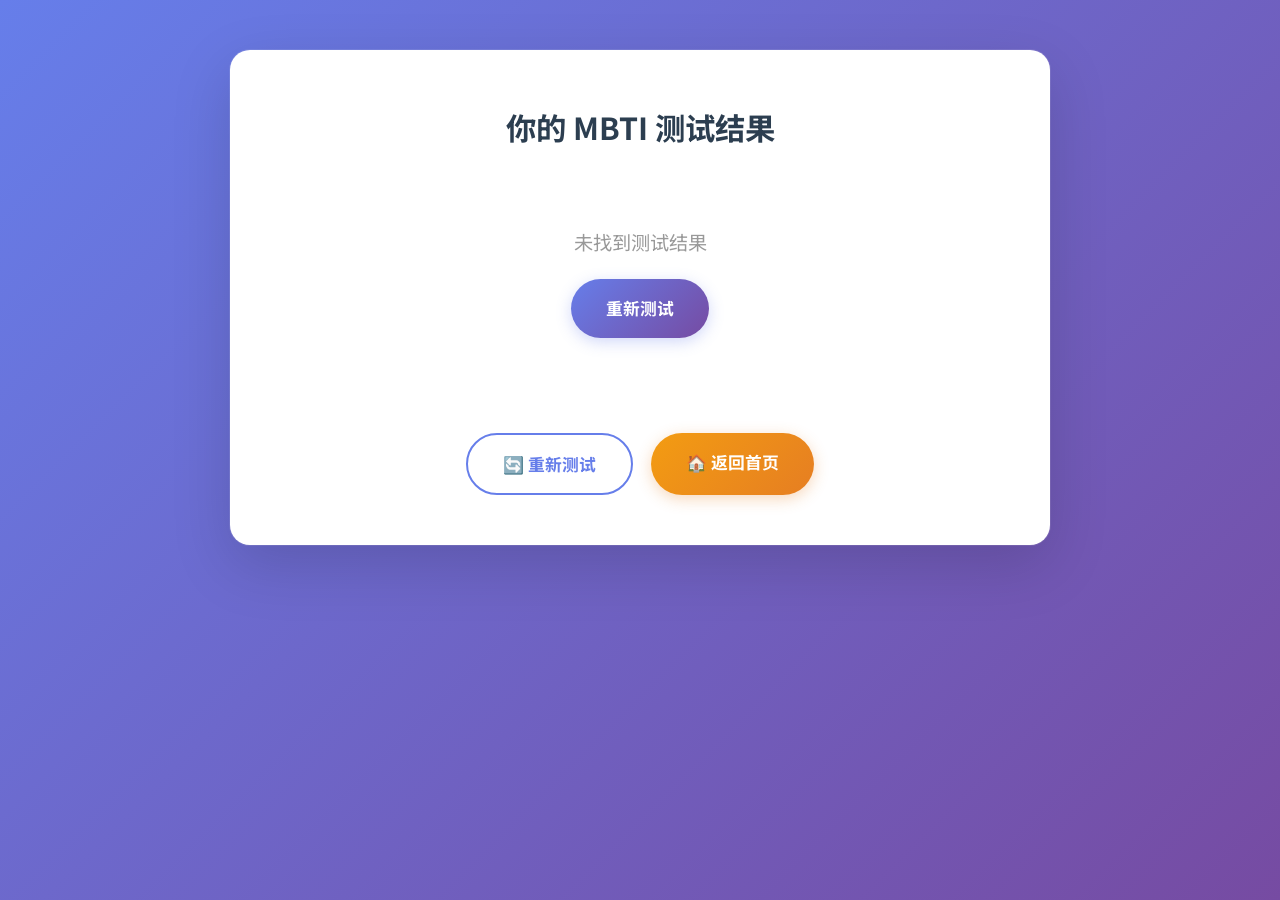
==== result.html @ 50ac89bc "UI overhaul: welcome page redesign, result page beautify, progress bars" ====
<!DOCTYPE html>
<html lang="zh-CN">
<head>
    <meta charset="UTF-8">
    <meta name="viewport" content="width=device-width, initial-scale=1.0">
    <title>MBTI 测试结果</title>
    <link rel="stylesheet" href="style.css">
</head>
<body>
    <div class="container result-container">
        <h1>你的 MBTI 测试结果</h1>

        <div id="result-content">
            <!-- 由 JS 动态渲染 -->
            <p style="text-align:center; color:#888; padding:40px;">正在计算你的性格类型...</p>
        </div>

        <div class="result-actions">
            <a href="test.html" class="button btn-secondary">🔄 重新测试</a>
            <a href="index.html" class="button btn-orange">🏠 返回首页</a>
        </div>
    </div>

    <script src="data.js"></script>
    <script src="result.js"></script>
</body>
</html>
---- style.css ----
/* ==========================================
   MBTI 性格测试 - 全局样式
   ========================================== */

/* 引入 Google Fonts */
@import url('https://fonts.googleapis.com/css2?family=Noto+Sans+SC:wght@300;400;500;700;900&display=swap');

* { box-sizing: border-box; margin: 0; padding: 0; }

body {
    font-family: 'Noto Sans SC', 'Segoe UI', Tahoma, sans-serif;
    line-height: 1.8;
    background: linear-gradient(135deg, #667eea 0%, #764ba2 100%);
    color: #333;
    min-height: 100vh;
    display: flex;
    justify-content: center;
    align-items: flex-start;
    padding: 30px 20px;
    background-attachment: fixed;
}

/* ===== 容器 ===== */
.container {
    background: #fff;
    padding: 50px 45px;
    border-radius: 20px;
    box-shadow: 0 20px 60px rgba(0,0,0,0.15), 0 0 0 1px rgba(255,255,255,0.1);
    max-width: 820px;
    width: 100%;
    text-align: center;
    margin: 20px auto;
    animation: fadeInUp 0.6s ease-out;
}

@keyframes fadeInUp {
    from { opacity: 0; transform: translateY(30px); }
    to   { opacity: 1; transform: translateY(0); }
}

/* ===== 欢迎页 ===== */
.welcome-hero {
    padding: 20px 0 10px;
}

.welcome-icon {
    font-size: 72px;
    margin-bottom: 15px;
    animation: pulse 2s ease-in-out infinite;
}

@keyframes pulse {
    0%, 100% { transform: scale(1); }
    50%      { transform: scale(1.08); }
}

.welcome-hero h1 {
    font-size: 2.4em;
    font-weight: 900;
    background: linear-gradient(135deg, #667eea, #764ba2);
    -webkit-background-clip: text;
    -webkit-text-fill-color: transparent;
    background-clip: text;
    margin-bottom: 12px;
}

.welcome-subtitle {
    font-size: 1.15em;
    color: #888;
    margin-bottom: 30px;
    line-height: 1.8;
}

.feature-grid {
    display: grid;
    grid-template-columns: repeat(3, 1fr);
    gap: 20px;
    margin: 30px 0;
    text-align: center;
}

.feature-card {
    background: linear-gradient(135deg, #f8f9ff, #f0f2ff);
    border-radius: 16px;
    padding: 30px 18px;
    transition: transform 0.3s ease, box-shadow 0.3s ease;
    border: 1px solid #e8ecff;
}

.feature-card:hover {
    transform: translateY(-5px);
    box-shadow: 0 12px 30px rgba(102, 126, 234, 0.15);
}

.feature-icon {
    font-size: 40px;
    margin-bottom: 12px;
    display: block;
}

.feature-card h3 {
    font-size: 1.05em;
    color: #444;
    font-weight: 700;
    margin-bottom: 6px;
}

.feature-card p {
    font-size: 0.88em;
    color: #888;
    line-height: 1.6;
}

.welcome-stats {
    display: flex;
    justify-content: center;
    gap: 40px;
    margin: 25px 0;
    flex-wrap: wrap;
}

.stat-item {
    text-align: center;
}

.stat-number {
    font-size: 2em;
    font-weight: 900;
    color: #667eea;
}

.stat-label {
    font-size: 0.85em;
    color: #999;
    margin-top: 2px;
}

.start-btn {
    display: inline-block;
    background: linear-gradient(135deg, #667eea 0%, #764ba2 100%);
    color: #fff;
    padding: 16px 50px;
    border-radius: 50px;
    text-decoration: none;
    font-weight: 700;
    font-size: 1.2em;
    letter-spacing: 1px;
    transition: all 0.3s ease;
    box-shadow: 0 8px 25px rgba(102, 126, 234, 0.4);
    margin-top: 25px;
    border: none;
    cursor: pointer;
}

.start-btn:hover {
    transform: translateY(-3px);
    box-shadow: 0 14px 35px rgba(102, 126, 234, 0.5);
}

.start-btn:active {
    transform: translateY(0);
}

/* ===== 通用按钮 ===== */
.button {
    display: inline-block;
    background: linear-gradient(135deg, #667eea, #764ba2);
    color: #fff;
    padding: 14px 35px;
    border-radius: 50px;
    text-decoration: none;
    font-weight: 700;
    font-size: 1.05em;
    transition: all 0.3s ease;
    margin-top: 20px;
    border: none;
    cursor: pointer;
    box-shadow: 0 4px 15px rgba(102, 126, 234, 0.3);
}

.button:hover {
    transform: translateY(-2px);
    box-shadow: 0 8px 25px rgba(102, 126, 234, 0.4);
}

.button:active {
    transform: translateY(0);
}

/* ===== 标题 ===== */
h1 {
    color: #2c3e50;
    margin-bottom: 20px;
    font-size: 2em;
    font-weight: 700;
}

h2 {
    color: #34495e;
    margin: 25px 0 15px;
    font-size: 1.6em;
    font-weight: 700;
}

h3 {
    color: #444;
    margin: 20px 0 10px;
    font-size: 1.25em;
    font-weight: 600;
}

h4 {
    color: #555;
    font-size: 1.05em;
    font-weight: 600;
    margin-bottom: 8px;
}

/* ===== 测试页 ===== */
.progress {
    font-size: 1.05em;
    color: #888;
    margin-bottom: 25px;
}

.progress-bar-outer {
    background: #e9ecef;
    border-radius: 10px;
    height: 8px;
    margin: 15px 0 30px;
    overflow: hidden;
}

.progress-bar-inner {
    height: 100%;
    background: linear-gradient(90deg, #667eea, #764ba2);
    border-radius: 10px;
    transition: width 0.4s ease;
}

.question-card {
    background: #fafbff;
    border: 1px solid #e8ecff;
    border-radius: 16px;
    padding: 30px;
    margin-bottom: 22px;
    text-align: left;
    box-shadow: 0 3px 15px rgba(0,0,0,0.04);
    transition: all 0.3s ease;
}

.question-card:hover {
    border-color: #c5cdff;
    box-shadow: 0 6px 20px rgba(102, 126, 234, 0.08);
}

.question-card h2 {
    font-size: 1.2em;
    color: #444;
    margin-top: 0;
    margin-bottom: 20px;
    font-weight: 600;
}

.options label {
    display: flex;
    align-items: center;
    background: #fff;
    border: 2px solid #e8ecff;
    border-radius: 12px;
    padding: 16px 20px;
    margin-bottom: 10px;
    cursor: pointer;
    transition: all 0.25s ease;
    font-size: 1.05em;
    color: #555;
}

.options label:hover {
    background: #f0f2ff;
    border-color: #667eea;
}

.options input[type="radio"] {
    margin-right: 14px;
    transform: scale(1.3);
    accent-color: #667eea;
}

.options input[type="radio"]:checked + * {
    color: #667eea;
    font-weight: 600;
}

.navigation-buttons {
    margin-top: 30px;
    display: flex;
    justify-content: center;
    gap: 20px;
    flex-wrap: wrap;
}

.navigation-buttons .button {
    margin-top: 0;
}

/* ===== 结果页 ===== */
.result-container {
    text-align: left;
}

.result-container h1 {
    text-align: center;
    color: #2c3e50;
    font-size: 1.9em;
    margin-bottom: 30px;
}

/* 类型徽章 */
.mbti-badge {
    text-align: center;
    margin: 20px 0 30px;
}

.mbti-type-code {
    display: inline-block;
    font-size: 3.5em;
    font-weight: 900;
    letter-spacing: 8px;
    color: #fff;
    background: linear-gradient(135deg, #667eea, #764ba2);
    padding: 15px 35px;
    border-radius: 20px;
    box-shadow: 0 10px 30px rgba(102, 126, 234, 0.3);
    margin-bottom: 10px;
}

.mbti-type-name {
    font-size: 1.4em;
    color: #555;
    font-weight: 500;
    margin-top: 8px;
}

/* 维度条 */
.dimension-bars {
    margin: 25px 0;
}

.dim-item {
    margin-bottom: 16px;
}

.dim-label {
    display: flex;
    justify-content: space-between;
    font-size: 0.95em;
    font-weight: 600;
    margin-bottom: 5px;
    color: #555;
}

.dim-label .left  { color: #667eea; }
.dim-label .right { color: #764ba2; }

.dim-track {
    background: #f0f0f0;
    border-radius: 8px;
    height: 22px;
    overflow: hidden;
    position: relative;
}

.dim-fill {
    height: 100%;
    border-radius: 8px;
    transition: width 0.6s ease;
    background: linear-gradient(90deg, #667eea, #764ba2);
    position: relative;
}

.dim-fill::after {
    content: attr(data-pct);
    position: absolute;
    right: 8px;
    top: 50%;
    transform: translateY(-50%);
    font-size: 0.75em;
    font-weight: 700;
    color: #fff;
}

/* 内容区块 */
.section {
    background: #fafbff;
    border: 1px solid #e8ecff;
    border-radius: 16px;
    padding: 28px 30px;
    margin-top: 22px;
    box-shadow: 0 3px 15px rgba(0,0,0,0.03);
    transition: box-shadow 0.3s ease;
}

.section:hover {
    box-shadow: 0 6px 25px rgba(102, 126, 234, 0.08);
}

.section h3 {
    color: #667eea;
    margin-top: 0;
    font-size: 1.2em;
    font-weight: 700;
    padding-bottom: 12px;
    border-bottom: 2px solid #e8ecff;
    margin-bottom: 18px;
}

.section ul {
    list-style: none;
    padding-left: 0;
    margin-bottom: 12px;
}

.section ul li {
    padding: 6px 0 6px 22px;
    position: relative;
    color: #555;
    font-size: 1em;
}

.section ul li::before {
    content: '▸';
    position: absolute;
    left: 0;
    color: #667eea;
    font-weight: 700;
}

.section p {
    margin-bottom: 12px;
    color: #555;
    text-align: justify;
    line-height: 1.9;
}

/* 优缺点网格 */
.pros-cons-grid {
    display: grid;
    grid-template-columns: 1fr 1fr;
    gap: 20px;
    margin-top: 8px;
}

.pros-box, .cons-box {
    padding: 22px;
    border-radius: 14px;
}

.pros-box {
    background: linear-gradient(135deg, #e8f5e9, #c8e6c9);
    border: 1px solid #a5d6a7;
}

.cons-box {
    background: linear-gradient(135deg, #fce4ec, #f8bbd0);
    border: 1px solid #ef9a9a;
}

.pros-box h4 {
    color: #2e7d32;
    font-size: 1.05em;
    margin-bottom: 12px;
}

.cons-box h4 {
    color: #c62828;
    font-size: 1.05em;
    margin-bottom: 12px;
}

.pros-box ul, .cons-box ul {
    list-style: none;
    padding-left: 0;
}

.pros-box ul li {
    padding: 5px 0 5px 18px;
    position: relative;
    color: #444;
}

.pros-box ul li::before {
    content: '✓';
    position: absolute;
    left: 0;
    color: #43a047;
    font-weight: 700;
}

.cons-box ul li {
    padding: 5px 0 5px 18px;
    position: relative;
    color: #444;
}

.cons-box ul li::before {
    content: '✗';
    position: absolute;
    left: 0;
    color: #e53935;
    font-weight: 700;
}

/* 关系卡片 */
.relation-cards {
    display: grid;
    grid-template-columns: 1fr 1fr;
    gap: 16px;
    margin-top: 8px;
}

.relation-card {
    padding: 18px;
    border-radius: 12px;
    text-align: center;
}

.relation-card.friendship {
    background: #e3f2fd;
    border: 1px solid #90caf9;
}

.relation-card.love {
    background: #fce4ec;
    border: 1px solid #f48fb1;
}

.relation-card .rel-icon {
    font-size: 28px;
    margin-bottom: 6px;
}

.relation-card h4 {
    font-size: 0.95em;
    font-weight: 700;
    margin-bottom: 6px;
}

.relation-card.friendship h4 { color: #1565c0; }
.relation-card.love h4       { color: #c62828; }

.relation-card p {
    font-size: 0.9em;
    color: #666;
    text-align: center !important;
    line-height: 1.7;
}

/* 底部按钮区 */
.result-actions {
    text-align: center;
    margin-top: 35px;
    display: flex;
    justify-content: center;
    gap: 18px;
    flex-wrap: wrap;
}

.btn-secondary {
    background: #fff;
    color: #667eea;
    border: 2px solid #667eea;
    box-shadow: none;
}

.btn-secondary:hover {
    background: #f0f2ff;
    box-shadow: 0 4px 15px rgba(102, 126, 234, 0.15);
}

.btn-orange {
    background: linear-gradient(135deg, #f39c12, #e67e22);
    box-shadow: 0 4px 15px rgba(230, 126, 34, 0.3);
}

.btn-orange:hover {
    box-shadow: 0 8px 25px rgba(230, 126, 34, 0.4);
}

/* ===== 提示信息 ===== */
.disclaimer {
    text-align: center;
    color: #bbb;
    font-size: 0.82em;
    margin-top: 35px;
    padding-top: 20px;
    border-top: 1px solid #f0f0f0;
}

/* ===== Footer ===== */
.site-footer {
    text-align: center;
    color: rgba(255,255,255,0.7);
    font-size: 0.82em;
    padding: 20px 0 5px;
}

.site-footer a {
    color: rgba(255,255,255,0.9);
    text-decoration: underline;
}

/* ===== 响应式 ===== */
@media (max-width: 768px) {
    .container { padding: 30px 22px; }
    .feature-grid { grid-template-columns: 1fr; }
    .pros-cons-grid, .relation-cards { grid-template-columns: 1fr; }
    .welcome-stats { gap: 25px; }
    .mbti-type-code { font-size: 2.5em; padding: 12px 25px; letter-spacing: 5px; }
    h1 { font-size: 1.6em; }
    .welcome-hero h1 { font-size: 1.8em; }
    .welcome-icon { font-size: 55px; }
    .question-card { padding: 22px; }
    .options label { padding: 13px 15px; font-size: 1em; }
}

@media (max-width: 480px) {
    .container { padding: 22px 15px; }
    h1 { font-size: 1.4em; }
    .mbti-type-code { font-size: 2em; letter-spacing: 4px; padding: 10px 20px; }
    .welcome-hero h1 { font-size: 1.5em; }
    .welcome-icon { font-size: 45px; }
    .start-btn { padding: 14px 35px; font-size: 1.05em; }
    .section { padding: 20px; }
}
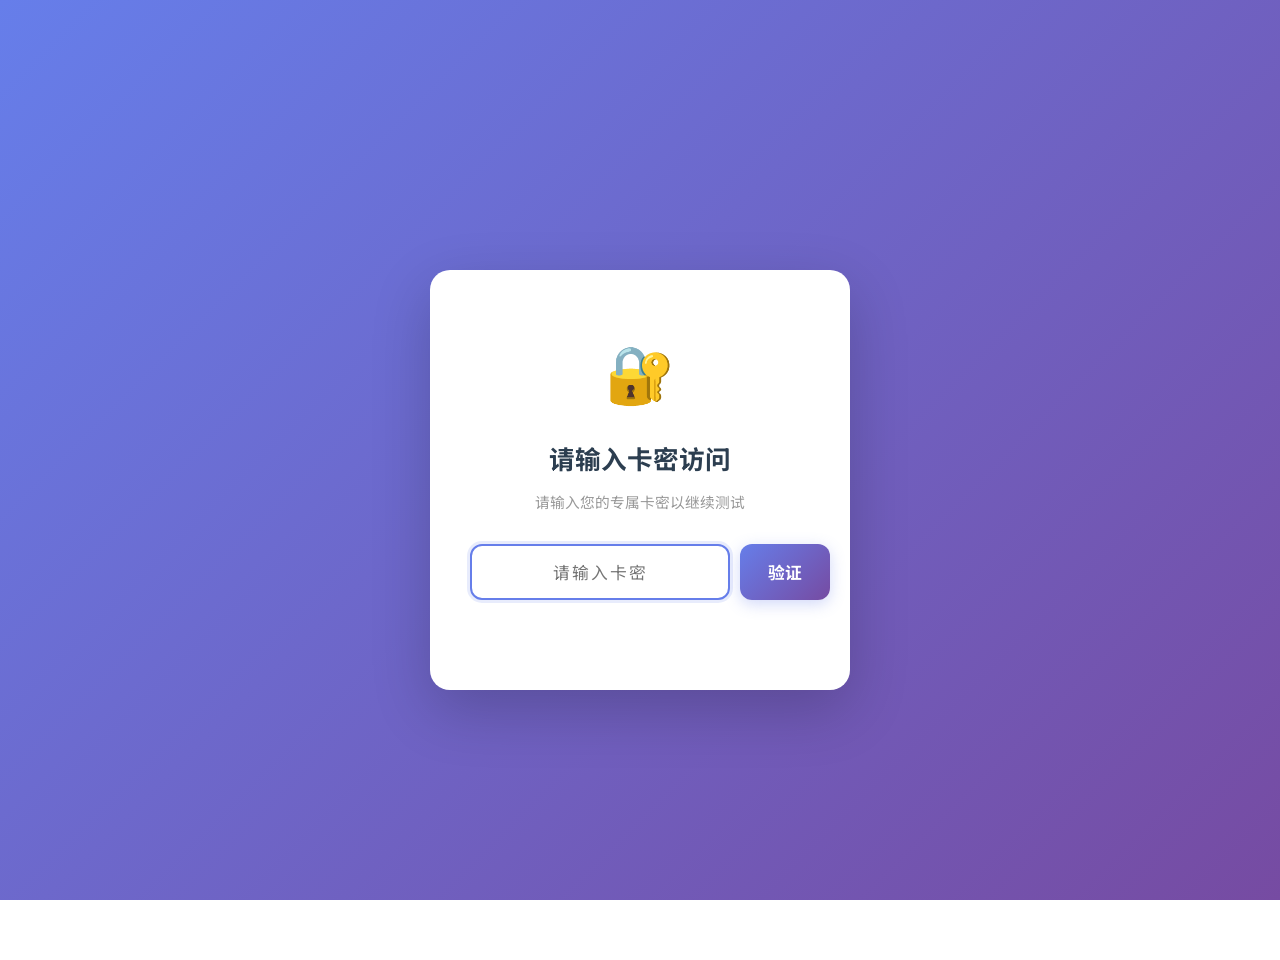
==== commit f70a958b: "移动端全面适配+卡密验证门禁(stk347)" ====
--- a/result.html
+++ b/result.html
@@ -2,9 +2,15 @@
 <html lang="zh-CN">
 <head>
     <meta charset="UTF-8">
-    <meta name="viewport" content="width=device-width, initial-scale=1.0">
+    <meta name="viewport" content="width=device-width, initial-scale=1.0, maximum-scale=1.0, user-scalable=no">
     <title>MBTI 测试结果</title>
     <link rel="stylesheet" href="style.css">
+    <script>
+        // 门禁检查
+        if (sessionStorage.getItem('mbti_verified') !== 'true') {
+            window.location.replace('index.html');
+        }
+    </script>
 </head>
 <body>
     <div class="container result-container">
--- a/style.css
+++ b/style.css
@@ -1,23 +1,24 @@
 /* ==========================================
-   MBTI 性格测试 - 全局样式
+   MBTI 性格测试 - 全局样式 (移动优先优化版)
    ========================================== */
 
-/* 引入 Google Fonts */
 @import url('https://fonts.googleapis.com/css2?family=Noto+Sans+SC:wght@300;400;500;700;900&display=swap');
 
 * { box-sizing: border-box; margin: 0; padding: 0; }
 
 body {
-    font-family: 'Noto Sans SC', 'Segoe UI', Tahoma, sans-serif;
+    font-family: 'Noto Sans SC', 'PingFang SC', 'Microsoft YaHei', sans-serif;
     line-height: 1.8;
     background: linear-gradient(135deg, #667eea 0%, #764ba2 100%);
     color: #333;
     min-height: 100vh;
     display: flex;
     justify-content: center;
-    align-items: flex-start;
+    align-items: center;
     padding: 30px 20px;
     background-attachment: fixed;
+    /* 移动端性能优化：禁用 MacOS 上可能的 overscroll 弹性 */
+    overscroll-behavior: none;
 }
 
 /* ===== 容器 ===== */
@@ -38,6 +39,121 @@
     to   { opacity: 1; transform: translateY(0); }
 }
 
+/* ==========================================
+   卡密验证门禁
+   ========================================== */
+.gate-overlay {
+    display: flex;
+    justify-content: center;
+    align-items: center;
+    min-height: 100vh;
+    width: 100%;
+    padding: 20px;
+}
+
+.gate-box {
+    background: #fff;
+    border-radius: 20px;
+    box-shadow: 0 20px 60px rgba(0,0,0,0.2);
+    padding: 50px 40px;
+    max-width: 420px;
+    width: 100%;
+    text-align: center;
+    animation: fadeInUp 0.5s ease-out;
+}
+
+.gate-icon {
+    font-size: 56px;
+    margin-bottom: 15px;
+    animation: pulse 2s ease-in-out infinite;
+}
+
+@keyframes pulse {
+    0%, 100% { transform: scale(1); }
+    50%      { transform: scale(1.06); }
+}
+
+.gate-box h1 {
+    font-size: 1.6em;
+    font-weight: 700;
+    color: #2c3e50;
+    margin-bottom: 8px;
+}
+
+.gate-subtitle {
+    font-size: 0.92em;
+    color: #999;
+    margin-bottom: 28px;
+}
+
+.gate-input-group {
+    display: flex;
+    gap: 10px;
+    margin-bottom: 16px;
+}
+
+.gate-input {
+    flex: 1;
+    padding: 14px 18px;
+    border: 2px solid #e0e0e0;
+    border-radius: 12px;
+    font-size: 1.05em;
+    font-family: inherit;
+    text-align: center;
+    letter-spacing: 2px;
+    outline: none;
+    transition: border-color 0.3s ease, box-shadow 0.3s ease;
+    -webkit-appearance: none;
+    appearance: none;
+}
+
+.gate-input:focus {
+    border-color: #667eea;
+    box-shadow: 0 0 0 3px rgba(102, 126, 234, 0.15);
+}
+
+.gate-submit {
+    padding: 14px 28px;
+    background: linear-gradient(135deg, #667eea, #764ba2);
+    color: #fff;
+    border: none;
+    border-radius: 12px;
+    font-size: 1.05em;
+    font-weight: 700;
+    font-family: inherit;
+    cursor: pointer;
+    transition: all 0.3s ease;
+    white-space: nowrap;
+    box-shadow: 0 4px 15px rgba(102, 126, 234, 0.3);
+}
+
+.gate-submit:hover {
+    transform: translateY(-2px);
+    box-shadow: 0 8px 25px rgba(102, 126, 234, 0.4);
+}
+
+.gate-submit:active {
+    transform: translateY(0);
+}
+
+.gate-error {
+    min-height: 22px;
+    font-size: 0.85em;
+    color: #e53935;
+    margin-top: 4px;
+    opacity: 0;
+    transition: opacity 0.3s ease;
+}
+
+.gate-error.visible {
+    opacity: 1;
+}
+
+/* 主内容初始隐藏 */
+#main-content { display: none; }
+body.gate-unlocked #main-content { display: block; }
+body.gate-unlocked .gate-overlay { display: none; }
+
 /* ===== 欢迎页 ===== */
 .welcome-hero {
     padding: 20px 0 10px;
@@ -47,11 +163,6 @@
     font-size: 72px;
     margin-bottom: 15px;
     animation: pulse 2s ease-in-out infinite;
-}
-
-@keyframes pulse {
-    0%, 100% { transform: scale(1); }
-    50%      { transform: scale(1.08); }
 }
 
 .welcome-hero h1 {
@@ -119,9 +230,7 @@
     flex-wrap: wrap;
 }
 
-.stat-item {
-    text-align: center;
-}
+.stat-item { text-align: center; }
 
 .stat-number {
     font-size: 2em;
@@ -152,14 +261,8 @@
     cursor: pointer;
 }
 
-.start-btn:hover {
-    transform: translateY(-3px);
-    box-shadow: 0 14px 35px rgba(102, 126, 234, 0.5);
-}
-
-.start-btn:active {
-    transform: translateY(0);
-}
+.start-btn:hover { transform: translateY(-3px); box-shadow: 0 14px 35px rgba(102,126,234,0.5); }
+.start-btn:active { transform: translateY(0); }
 
 /* ===== 通用按钮 ===== */
 .button {
@@ -176,45 +279,19 @@
     border: none;
     cursor: pointer;
     box-shadow: 0 4px 15px rgba(102, 126, 234, 0.3);
-}
-
-.button:hover {
-    transform: translateY(-2px);
-    box-shadow: 0 8px 25px rgba(102, 126, 234, 0.4);
-}
-
-.button:active {
-    transform: translateY(0);
-}
+    /* 移动端触摸优化 */
+    -webkit-tap-highlight-color: transparent;
+    touch-action: manipulation;
+}
+
+.button:hover { transform: translateY(-2px); box-shadow: 0 8px 25px rgba(102,126,234,0.4); }
+.button:active { transform: translateY(0); }
 
 /* ===== 标题 ===== */
-h1 {
-    color: #2c3e50;
-    margin-bottom: 20px;
-    font-size: 2em;
-    font-weight: 700;
-}
-
-h2 {
-    color: #34495e;
-    margin: 25px 0 15px;
-    font-size: 1.6em;
-    font-weight: 700;
-}
-
-h3 {
-    color: #444;
-    margin: 20px 0 10px;
-    font-size: 1.25em;
-    font-weight: 600;
-}
-
-h4 {
-    color: #555;
-    font-size: 1.05em;
-    font-weight: 600;
-    margin-bottom: 8px;
-}
+h1 { color: #2c3e50; margin-bottom: 20px; font-size: 2em; font-weight: 700; }
+h2 { color: #34495e; margin: 25px 0 15px; font-size: 1.6em; font-weight: 700; }
+h3 { color: #444; margin: 20px 0 10px; font-size: 1.25em; font-weight: 600; }
+h4 { color: #555; font-size: 1.05em; font-weight: 600; margin-bottom: 8px; }
 
 /* ===== 测试页 ===== */
 .progress {
@@ -249,10 +326,7 @@
     transition: all 0.3s ease;
 }
 
-.question-card:hover {
-    border-color: #c5cdff;
-    box-shadow: 0 6px 20px rgba(102, 126, 234, 0.08);
-}
+.question-card:hover { border-color: #c5cdff; box-shadow: 0 6px 20px rgba(102,126,234,0.08); }
 
 .question-card h2 {
     font-size: 1.2em;
@@ -274,9 +348,12 @@
     transition: all 0.25s ease;
     font-size: 1.05em;
     color: #555;
-}
-
-.options label:hover {
+    -webkit-tap-highlight-color: transparent;
+    touch-action: manipulation;
+    min-height: 54px;
+}
+
+.options label:hover, .options label:active {
     background: #f0f2ff;
     border-color: #667eea;
 }
@@ -285,11 +362,7 @@
     margin-right: 14px;
     transform: scale(1.3);
     accent-color: #667eea;
-}
-
-.options input[type="radio"]:checked + * {
-    color: #667eea;
-    font-weight: 600;
+    min-width: 18px;
 }
 
 .navigation-buttons {
@@ -300,27 +373,13 @@
     flex-wrap: wrap;
 }
 
-.navigation-buttons .button {
-    margin-top: 0;
-}
+.navigation-buttons .button { margin-top: 0; }
 
 /* ===== 结果页 ===== */
-.result-container {
-    text-align: left;
-}
-
-.result-container h1 {
-    text-align: center;
-    color: #2c3e50;
-    font-size: 1.9em;
-    margin-bottom: 30px;
-}
-
-/* 类型徽章 */
-.mbti-badge {
-    text-align: center;
-    margin: 20px 0 30px;
-}
+.result-container { text-align: left; }
+.result-container h1 { text-align: center; color: #2c3e50; font-size: 1.9em; margin-bottom: 30px; }
+
+.mbti-badge { text-align: center; margin: 20px 0 30px; }
 
 .mbti-type-code {
     display: inline-block;
@@ -335,21 +394,10 @@
     margin-bottom: 10px;
 }
 
-.mbti-type-name {
-    font-size: 1.4em;
-    color: #555;
-    font-weight: 500;
-    margin-top: 8px;
-}
-
-/* 维度条 */
-.dimension-bars {
-    margin: 25px 0;
-}
-
-.dim-item {
-    margin-bottom: 16px;
-}
+.mbti-type-name { font-size: 1.4em; color: #555; font-weight: 500; margin-top: 8px; }
+
+.dimension-bars { margin: 25px 0; }
+.dim-item { margin-bottom: 16px; }
 
 .dim-label {
     display: flex;
@@ -358,6 +406,8 @@
     font-weight: 600;
     margin-bottom: 5px;
     color: #555;
+    flex-wrap: wrap;
+    gap: 4px;
 }
 
 .dim-label .left  { color: #667eea; }
@@ -401,9 +451,7 @@
     transition: box-shadow 0.3s ease;
 }
 
-.section:hover {
-    box-shadow: 0 6px 25px rgba(102, 126, 234, 0.08);
-}
+.section:hover { box-shadow: 0 6px 25px rgba(102,126,234,0.08); }
 
 .section h3 {
     color: #667eea;
@@ -415,11 +463,7 @@
     margin-bottom: 18px;
 }
 
-.section ul {
-    list-style: none;
-    padding-left: 0;
-    margin-bottom: 12px;
-}
+.section ul { list-style: none; padding-left: 0; margin-bottom: 12px; }
 
 .section ul li {
     padding: 6px 0 6px 22px;
@@ -429,21 +473,15 @@
 }
 
 .section ul li::before {
-    content: '▸';
-    position: absolute;
-    left: 0;
-    color: #667eea;
-    font-weight: 700;
+    content: '▸'; position: absolute;
+    left: 0; color: #667eea; font-weight: 700;
 }
 
 .section p {
-    margin-bottom: 12px;
-    color: #555;
-    text-align: justify;
-    line-height: 1.9;
-}
-
-/* 优缺点网格 */
+    margin-bottom: 12px; color: #555;
+    text-align: justify; line-height: 1.9;
+}
+
 .pros-cons-grid {
     display: grid;
     grid-template-columns: 1fr 1fr;
@@ -451,112 +489,28 @@
     margin-top: 8px;
 }
 
-.pros-box, .cons-box {
-    padding: 22px;
-    border-radius: 14px;
-}
-
-.pros-box {
-    background: linear-gradient(135deg, #e8f5e9, #c8e6c9);
-    border: 1px solid #a5d6a7;
-}
-
-.cons-box {
-    background: linear-gradient(135deg, #fce4ec, #f8bbd0);
-    border: 1px solid #ef9a9a;
-}
-
-.pros-box h4 {
-    color: #2e7d32;
-    font-size: 1.05em;
-    margin-bottom: 12px;
-}
-
-.cons-box h4 {
-    color: #c62828;
-    font-size: 1.05em;
-    margin-bottom: 12px;
-}
-
-.pros-box ul, .cons-box ul {
-    list-style: none;
-    padding-left: 0;
-}
-
-.pros-box ul li {
-    padding: 5px 0 5px 18px;
-    position: relative;
-    color: #444;
-}
-
-.pros-box ul li::before {
-    content: '✓';
-    position: absolute;
-    left: 0;
-    color: #43a047;
-    font-weight: 700;
-}
-
-.cons-box ul li {
-    padding: 5px 0 5px 18px;
-    position: relative;
-    color: #444;
-}
-
-.cons-box ul li::before {
-    content: '✗';
-    position: absolute;
-    left: 0;
-    color: #e53935;
-    font-weight: 700;
-}
-
-/* 关系卡片 */
-.relation-cards {
-    display: grid;
-    grid-template-columns: 1fr 1fr;
-    gap: 16px;
-    margin-top: 8px;
-}
-
-.relation-card {
-    padding: 18px;
-    border-radius: 12px;
-    text-align: center;
-}
-
-.relation-card.friendship {
-    background: #e3f2fd;
-    border: 1px solid #90caf9;
-}
-
-.relation-card.love {
-    background: #fce4ec;
-    border: 1px solid #f48fb1;
-}
-
-.relation-card .rel-icon {
-    font-size: 28px;
-    margin-bottom: 6px;
-}
-
-.relation-card h4 {
-    font-size: 0.95em;
-    font-weight: 700;
-    margin-bottom: 6px;
-}
-
+.pros-box, .cons-box { padding: 22px; border-radius: 14px; }
+
+.pros-box { background: linear-gradient(135deg, #e8f5e9, #c8e6c9); border: 1px solid #a5d6a7; }
+.cons-box { background: linear-gradient(135deg, #fce4ec, #f8bbd0); border: 1px solid #ef9a9a; }
+.pros-box h4 { color: #2e7d32; font-size: 1.05em; margin-bottom: 12px; }
+.cons-box h4 { color: #c62828; font-size: 1.05em; margin-bottom: 12px; }
+.pros-box ul, .cons-box ul { list-style: none; padding-left: 0; }
+.pros-box ul li { padding: 5px 0 5px 18px; position: relative; color: #444; }
+.pros-box ul li::before { content: '✓'; position: absolute; left: 0; color: #43a047; font-weight: 700; }
+.cons-box ul li { padding: 5px 0 5px 18px; position: relative; color: #444; }
+.cons-box ul li::before { content: '✗'; position: absolute; left: 0; color: #e53935; font-weight: 700; }
+
+.relation-cards { display: grid; grid-template-columns: 1fr 1fr; gap: 16px; margin-top: 8px; }
+.relation-card { padding: 18px; border-radius: 12px; text-align: center; }
+.relation-card.friendship { background: #e3f2fd; border: 1px solid #90caf9; }
+.relation-card.love       { background: #fce4ec; border: 1px solid #f48fb1; }
+.relation-card .rel-icon { font-size: 28px; margin-bottom: 6px; }
+.relation-card h4 { font-size: 0.95em; font-weight: 700; margin-bottom: 6px; }
 .relation-card.friendship h4 { color: #1565c0; }
 .relation-card.love h4       { color: #c62828; }
-
-.relation-card p {
-    font-size: 0.9em;
-    color: #666;
-    text-align: center !important;
-    line-height: 1.7;
-}
-
-/* 底部按钮区 */
+.relation-card p { font-size: 0.9em; color: #666; text-align: center !important; line-height: 1.7; }
+
 .result-actions {
     text-align: center;
     margin-top: 35px;
@@ -573,63 +527,182 @@
     box-shadow: none;
 }
 
-.btn-secondary:hover {
-    background: #f0f2ff;
-    box-shadow: 0 4px 15px rgba(102, 126, 234, 0.15);
-}
+.btn-secondary:hover { background: #f0f2ff; box-shadow: 0 4px 15px rgba(102,126,234,0.15); }
 
 .btn-orange {
     background: linear-gradient(135deg, #f39c12, #e67e22);
-    box-shadow: 0 4px 15px rgba(230, 126, 34, 0.3);
-}
-
-.btn-orange:hover {
-    box-shadow: 0 8px 25px rgba(230, 126, 34, 0.4);
-}
-
-/* ===== 提示信息 ===== */
+    box-shadow: 0 4px 15px rgba(230,126,34,0.3);
+}
+
+.btn-orange:hover { box-shadow: 0 8px 25px rgba(230,126,34,0.4); }
+
 .disclaimer {
-    text-align: center;
-    color: #bbb;
-    font-size: 0.82em;
-    margin-top: 35px;
-    padding-top: 20px;
+    text-align: center; color: #bbb; font-size: 0.82em;
+    margin-top: 35px; padding-top: 20px;
     border-top: 1px solid #f0f0f0;
 }
 
-/* ===== Footer ===== */
-.site-footer {
-    text-align: center;
-    color: rgba(255,255,255,0.7);
-    font-size: 0.82em;
-    padding: 20px 0 5px;
-}
-
-.site-footer a {
-    color: rgba(255,255,255,0.9);
-    text-decoration: underline;
-}
-
-/* ===== 响应式 ===== */
+/* ==========================================
+   响应式 — 平板 (≤ 768px)
+   ========================================== */
 @media (max-width: 768px) {
-    .container { padding: 30px 22px; }
-    .feature-grid { grid-template-columns: 1fr; }
-    .pros-cons-grid, .relation-cards { grid-template-columns: 1fr; }
-    .welcome-stats { gap: 25px; }
-    .mbti-type-code { font-size: 2.5em; padding: 12px 25px; letter-spacing: 5px; }
-    h1 { font-size: 1.6em; }
-    .welcome-hero h1 { font-size: 1.8em; }
-    .welcome-icon { font-size: 55px; }
-    .question-card { padding: 22px; }
-    .options label { padding: 13px 15px; font-size: 1em; }
-}
-
+    body { padding: 12px 8px; }
+
+    .container {
+        padding: 30px 20px;
+        border-radius: 16px;
+        margin: 10px auto;
+    }
+
+    /* 门禁 */
+    .gate-box { padding: 35px 24px; border-radius: 16px; }
+    .gate-icon { font-size: 44px; }
+    .gate-box h1 { font-size: 1.35em; }
+    .gate-subtitle { font-size: 0.85em; }
+    .gate-input { padding: 13px 14px; font-size: 1em; }
+    .gate-submit { padding: 13px 22px; font-size: 1em; }
+    .gate-input-group { gap: 8px; }
+
+    /* 欢迎页 */
+    .welcome-icon { font-size: 50px; }
+    .welcome-hero h1 { font-size: 1.7em; }
+    .welcome-subtitle { font-size: 0.95em; line-height: 1.7; }
+    .feature-grid { grid-template-columns: 1fr; gap: 14px; }
+    .feature-card { padding: 24px 18px; }
+    .feature-icon { font-size: 34px; margin-bottom: 10px; }
+    .feature-card h3 { font-size: 0.98em; }
+    .feature-card p { font-size: 0.82em; }
+    .welcome-stats { gap: 28px; }
+    .stat-number { font-size: 1.6em; }
+    .start-btn { padding: 15px 42px; font-size: 1.1em; }
+
+    /* 标题 */
+    h1 { font-size: 1.55em; }
+    h2 { font-size: 1.25em; }
+    h3 { font-size: 1.1em; }
+    h4 { font-size: 0.98em; }
+
+    /* 测试页 */
+    .progress { font-size: 0.95em; }
+    .progress-bar-outer { height: 7px; margin: 12px 0 24px; }
+    .question-card { padding: 22px 18px; margin-bottom: 16px; border-radius: 14px; }
+    .question-card h2 { font-size: 1.05em; margin-bottom: 16px; line-height: 1.6; }
+    .options label { padding: 14px 16px; font-size: 0.95em; border-radius: 10px; min-height: 50px; }
+    .options input[type="radio"] { transform: scale(1.15); margin-right: 12px; }
+    .navigation-buttons { gap: 14px; margin-top: 22px; }
+
+    /* 结果页 */
+    .result-container h1 { font-size: 1.45em; margin-bottom: 22px; }
+    .mbti-type-code { font-size: 2.3em; padding: 12px 24px; letter-spacing: 5px; border-radius: 16px; }
+    .mbti-type-name { font-size: 1.15em; }
+    .dim-label { font-size: 0.82em; }
+    .dim-track { height: 18px; }
+    .section { padding: 22px 18px; border-radius: 14px; margin-top: 18px; }
+    .section h3 { font-size: 1.05em; padding-bottom: 10px; margin-bottom: 14px; }
+    .section ul li { font-size: 0.93em; padding: 5px 0 5px 18px; }
+    .pros-cons-grid { grid-template-columns: 1fr; gap: 14px; }
+    .pros-box, .cons-box { padding: 18px 16px; }
+    .relation-cards { grid-template-columns: 1fr; gap: 12px; }
+    .relation-card { padding: 16px; }
+    .result-actions { gap: 12px; margin-top: 28px; }
+    .button { padding: 13px 28px; font-size: 0.95em; }
+    .disclaimer { font-size: 0.76em; margin-top: 28px; padding-top: 16px; }
+}
+
+/* ==========================================
+   响应式 — 手机 (≤ 480px)
+   ========================================== */
 @media (max-width: 480px) {
-    .container { padding: 22px 15px; }
-    h1 { font-size: 1.4em; }
-    .mbti-type-code { font-size: 2em; letter-spacing: 4px; padding: 10px 20px; }
-    .welcome-hero h1 { font-size: 1.5em; }
-    .welcome-icon { font-size: 45px; }
-    .start-btn { padding: 14px 35px; font-size: 1.05em; }
-    .section { padding: 20px; }
-}
+    body { padding: 6px 4px; }
+
+    .container {
+        padding: 22px 14px;
+        border-radius: 14px;
+        margin: 6px auto;
+    }
+
+    /* 门禁 */
+    .gate-box { padding: 30px 18px; border-radius: 14px; }
+    .gate-icon { font-size: 38px; }
+    .gate-box h1 { font-size: 1.2em; }
+    .gate-subtitle { font-size: 0.8em; margin-bottom: 22px; }
+    .gate-input { padding: 12px 12px; font-size: 0.95em; border-radius: 10px; }
+    .gate-submit { padding: 12px 20px; font-size: 0.95em; border-radius: 10px; }
+    .gate-input-group { gap: 6px; }
+    .gate-error { font-size: 0.78em; }
+
+    /* 欢迎页 */
+    .welcome-icon { font-size: 42px; margin-bottom: 10px; }
+    .welcome-hero h1 { font-size: 1.4em; }
+    .welcome-subtitle { font-size: 0.88em; line-height: 1.6; margin-bottom: 22px; }
+    .feature-grid { gap: 10px; margin: 20px 0; }
+    .feature-card { padding: 20px 14px; border-radius: 14px; }
+    .feature-icon { font-size: 30px; margin-bottom: 8px; }
+    .feature-card h3 { font-size: 0.92em; }
+    .feature-card p { font-size: 0.78em; }
+    .welcome-stats { gap: 20px; margin: 18px 0; }
+    .stat-number { font-size: 1.4em; }
+    .stat-label { font-size: 0.78em; }
+    .start-btn { padding: 14px 36px; font-size: 1em; letter-spacing: 0; }
+
+    /* 标题 */
+    h1 { font-size: 1.35em; }
+    h2 { font-size: 1.15em; }
+    h3 { font-size: 1.05em; }
+    h4 { font-size: 0.93em; }
+
+    /* 测试页 */
+    .progress { font-size: 0.88em; }
+    .progress-bar-outer { height: 6px; margin: 10px 0 20px; }
+    .question-card { padding: 18px 14px; margin-bottom: 14px; border-radius: 12px; }
+    .question-card h2 { font-size: 0.98em; margin-bottom: 14px; line-height: 1.5; }
+    .options label { padding: 12px 14px; font-size: 0.9em; min-height: 46px; border-radius: 10px; }
+    .options input[type="radio"] { transform: scale(1.1); margin-right: 10px; }
+    .navigation-buttons { gap: 10px; margin-top: 18px; }
+    .button { padding: 12px 24px; font-size: 0.9em; border-radius: 40px; }
+    .button:hover { transform: none; box-shadow: 0 4px 15px rgba(102,126,234,0.3); }
+
+    /* 结果页 */
+    .result-container h1 { font-size: 1.25em; margin-bottom: 18px; }
+    .mbti-type-code { font-size: 1.9em; padding: 10px 20px; letter-spacing: 3px; border-radius: 14px; }
+    .mbti-type-name { font-size: 1.05em; }
+    .dim-label { font-size: 0.75em; }
+    .dim-track { height: 16px; border-radius: 6px; }
+    .dim-fill { border-radius: 6px; }
+    .dim-fill::after { font-size: 0.7em; right: 6px; }
+    .section { padding: 18px 14px; margin-top: 14px; border-radius: 12px; }
+    .section h3 { font-size: 0.98em; padding-bottom: 8px; margin-bottom: 12px; }
+    .section p { font-size: 0.9em; line-height: 1.7; text-align: left; }
+    .section ul li { font-size: 0.88em; padding: 4px 0 4px 16px; }
+    .pros-box, .cons-box { padding: 16px 14px; border-radius: 12px; }
+    .pros-box h4, .cons-box h4 { font-size: 0.95em; margin-bottom: 10px; }
+    .pros-box ul li, .cons-box ul li { font-size: 0.85em; padding: 4px 0 4px 16px; }
+    .relation-card { padding: 14px; border-radius: 10px; }
+    .relation-card h4 { font-size: 0.88em; }
+    .relation-card p { font-size: 0.82em; }
+    .result-actions { gap: 10px; margin-top: 24px; }
+    .btn-secondary { padding: 12px 24px; font-size: 0.9em; }
+    .btn-orange { padding: 12px 24px; font-size: 0.9em; }
+    .disclaimer { font-size: 0.72em; margin-top: 22px; padding-top: 14px; }
+    .start-btn:hover, .button:hover { transform: none; }
+}
+
+/* ==========================================
+   超小屏 (≤ 360px)
+   ========================================== */
+@media (max-width: 360px) {
+    .container { padding: 18px 10px; border-radius: 12px; }
+    .gate-box { padding: 24px 14px; }
+    .gate-icon { font-size: 32px; }
+    .gate-box h1 { font-size: 1.1em; }
+    .welcome-icon { font-size: 36px; }
+    .welcome-hero h1 { font-size: 1.25em; }
+    .start-btn { padding: 13px 30px; font-size: 0.95em; }
+    .question-card { padding: 16px 10px; }
+    .question-card h2 { font-size: 0.92em; }
+    .options label { padding: 10px 12px; font-size: 0.85em; min-height: 42px; }
+    .mbti-type-code { font-size: 1.6em; padding: 8px 16px; letter-spacing: 2px; }
+    h1 { font-size: 1.2em; }
+    .section { padding: 14px 10px; }
+    .button { padding: 11px 20px; font-size: 0.85em; }
+}
